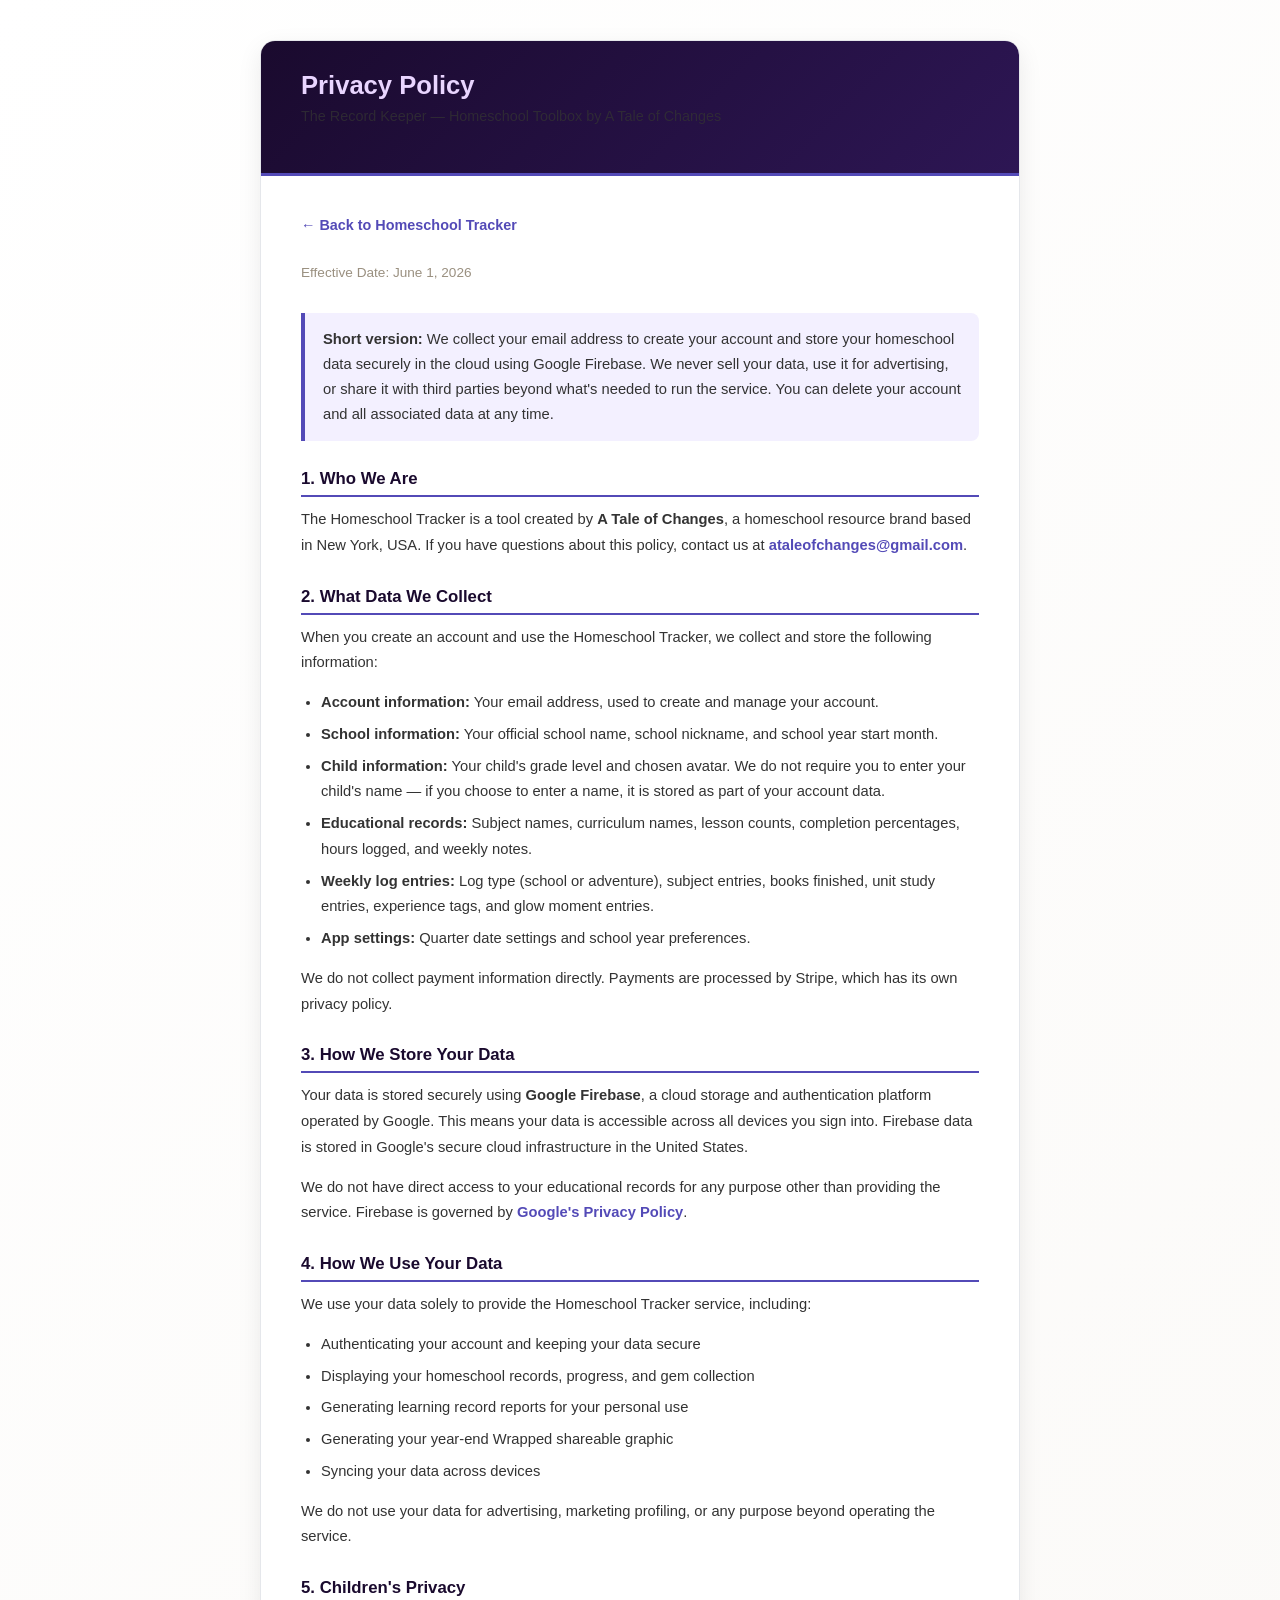
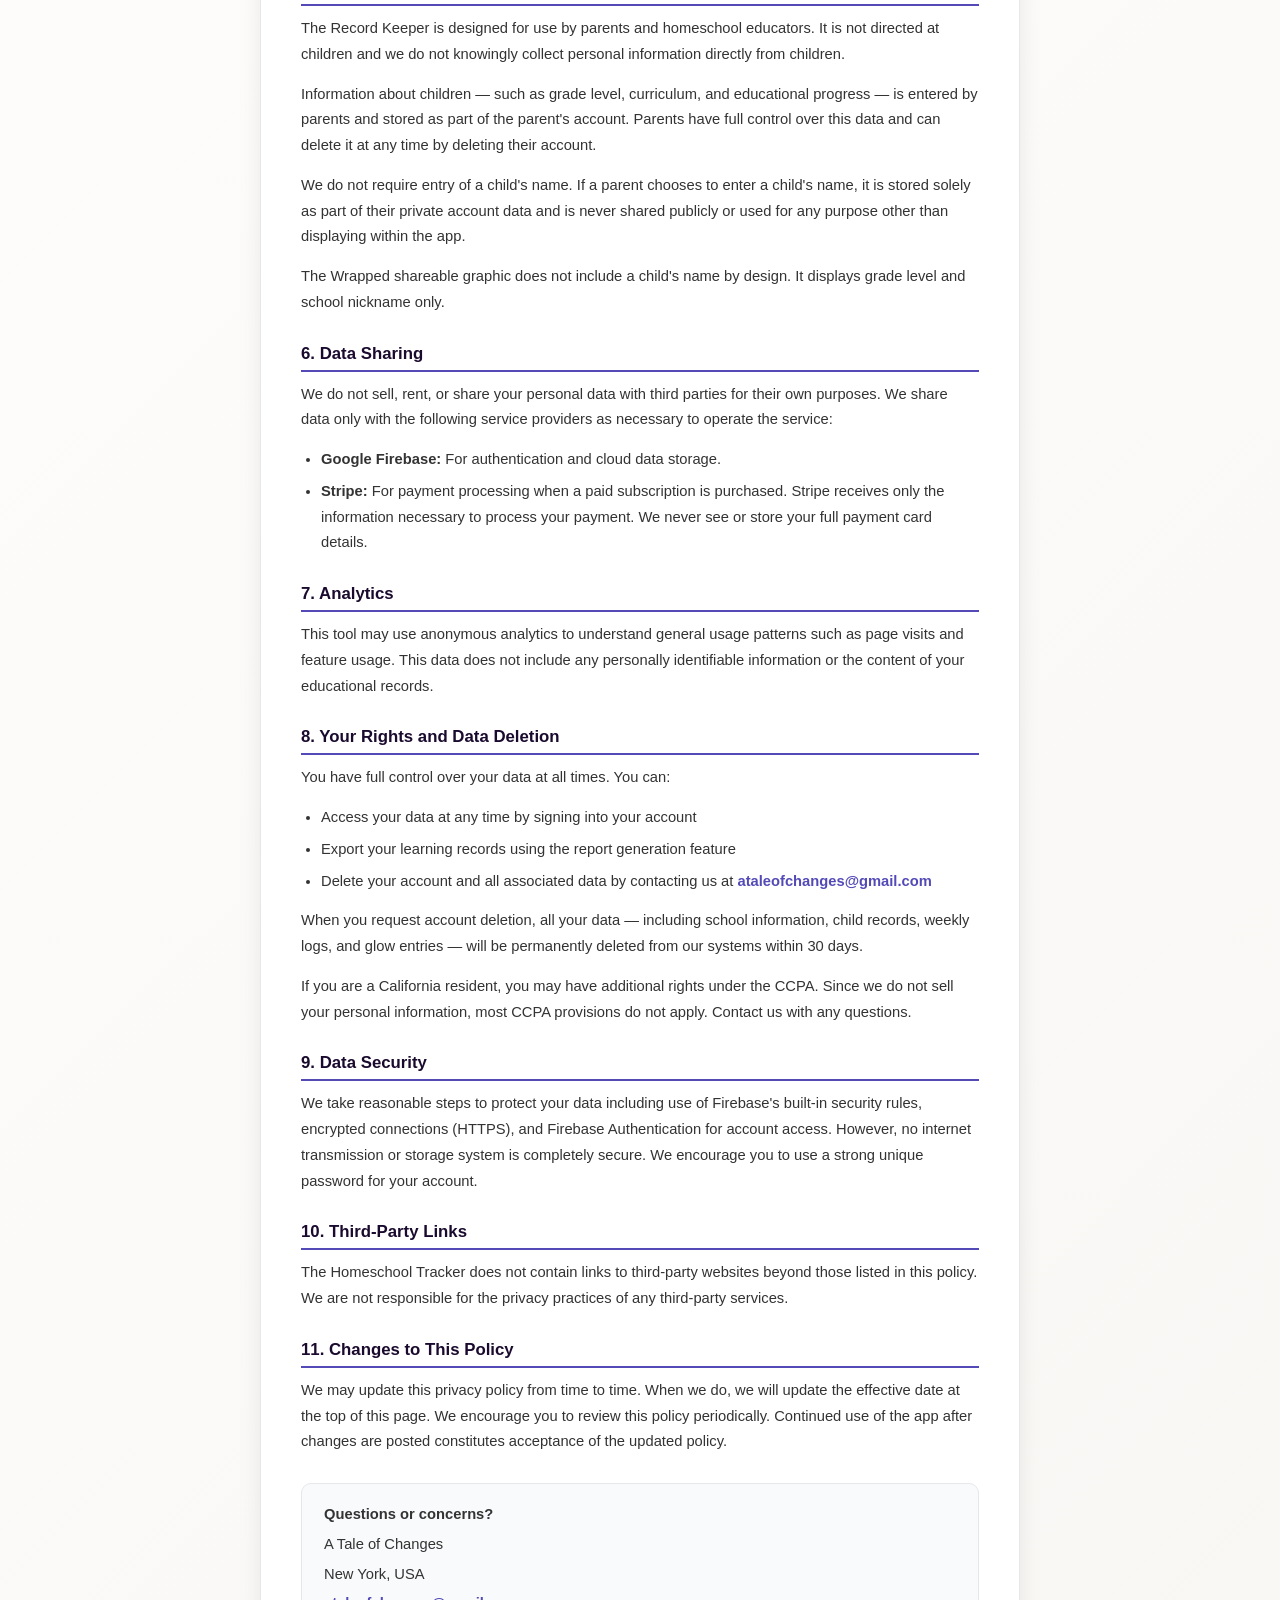
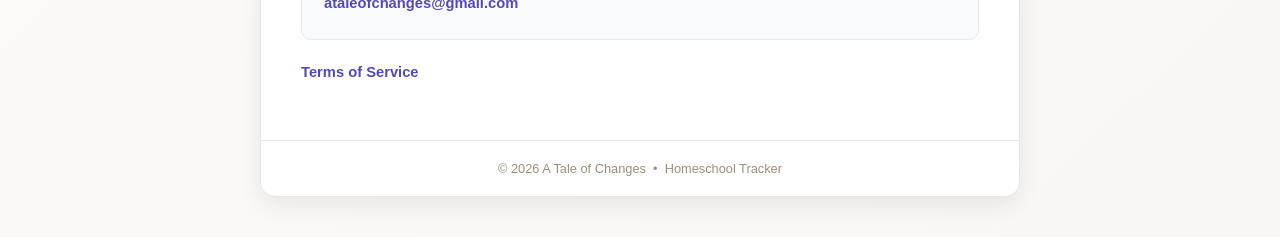
==== tracker-privacy.html @ 8848a62c "Add files via upload" ====
<!DOCTYPE html>
<html lang="en">
<head>
    <meta charset="UTF-8" />
    <meta name="viewport" content="width=device-width, initial-scale=1.0" />
    <title>Privacy Policy — The Record Keeper</title>
    <style>
        * { margin: 0; padding: 0; box-sizing: border-box; }
        body {
            font-family: 'Segoe UI', 'Trebuchet MS', sans-serif;
            background: linear-gradient(135deg, #ffffff 0%, #f9f7f4 100%);
            min-height: 100vh;
            padding: 40px 20px;
            color: #1a0a2e;
        }
        .container {
            max-width: 760px;
            margin: 0 auto;
            background: #fff;
            border-radius: 15px;
            box-shadow: 0 8px 24px rgba(0,0,0,0.08);
            border: 1px solid #e5e7eb;
            overflow: hidden;
        }
        header {
            background: linear-gradient(135deg, #1a0a2e 0%, #2d1654 100%);
            color: #e9d5ff;
            padding: 30px 40px;
            border-bottom: 3px solid #534AB7;
        }
        header h1 { font-size: 1.6em; font-weight: 700; margin-bottom: 4px; }
        header p { font-size: 0.9em; opacity: 0.75; }
        .content { padding: 40px; }
        .back-link {
            display: inline-block;
            margin-bottom: 28px;
            color: #534AB7;
            text-decoration: none;
            font-size: 0.9em;
            font-weight: 600;
        }
        .back-link:hover { text-decoration: underline; }
        .effective-date { font-size: 0.85em; color: #9a9080; margin-bottom: 28px; }
        h2 {
            font-size: 1.05em;
            font-weight: 700;
            color: #1a0a2e;
            margin-top: 28px;
            margin-bottom: 10px;
            padding-bottom: 6px;
            border-bottom: 2px solid #534AB7;
        }
        p { font-size: 0.92em; line-height: 1.75; color: #333; margin-bottom: 14px; }
        ul { margin: 0 0 14px 20px; }
        ul li { font-size: 0.92em; line-height: 1.75; color: #333; margin-bottom: 6px; }
        .highlight-box {
            background: #f3f0ff;
            border-left: 4px solid #534AB7;
            border-radius: 0 8px 8px 0;
            padding: 14px 18px;
            margin-bottom: 20px;
            font-size: 0.92em;
            color: #333;
            line-height: 1.7;
        }
        .contact-block {
            background: #f9fafb;
            border-radius: 10px;
            border: 1px solid #e5e7eb;
            padding: 18px 22px;
            margin-top: 28px;
        }
        .contact-block p { margin-bottom: 4px; }
        .contact-block a { color: #534AB7; text-decoration: none; font-weight: 600; }
        .contact-block a:hover { text-decoration: underline; }
        a { color: #534AB7; text-decoration: none; font-weight: 600; }
        a:hover { text-decoration: underline; }
        footer {
            text-align: center;
            padding: 20px 40px;
            font-size: 0.8em;
            color: #9a9080;
            border-top: 1px solid #e5e7eb;
        }
    </style>
</head>
<body>
<div class="container">

    <header>
        <h1>Privacy Policy</h1>
        <p>The Record Keeper — Homeschool Toolbox by A Tale of Changes</p>
    </header>

    <div class="content">
        <a href="index.html" class="back-link">&larr; Back to Homeschool Tracker</a>

        <p class="effective-date">Effective Date: June 1, 2026</p>

        <div class="highlight-box">
            <strong>Short version:</strong> We collect your email address to create your account and store your homeschool data securely in the cloud using Google Firebase. We never sell your data, use it for advertising, or share it with third parties beyond what's needed to run the service. You can delete your account and all associated data at any time.
        </div>

        <h2>1. Who We Are</h2>
        <p>The Homeschool Tracker is a tool created by <strong>A Tale of Changes</strong>, a homeschool resource brand based in New York, USA. If you have questions about this policy, contact us at <a href="mailto:ataleofchanges@gmail.com">ataleofchanges@gmail.com</a>.</p>

        <h2>2. What Data We Collect</h2>
        <p>When you create an account and use the Homeschool Tracker, we collect and store the following information:</p>
        <ul>
            <li><strong>Account information:</strong> Your email address, used to create and manage your account.</li>
            <li><strong>School information:</strong> Your official school name, school nickname, and school year start month.</li>
            <li><strong>Child information:</strong> Your child's grade level and chosen avatar. We do not require you to enter your child's name — if you choose to enter a name, it is stored as part of your account data.</li>
            <li><strong>Educational records:</strong> Subject names, curriculum names, lesson counts, completion percentages, hours logged, and weekly notes.</li>
            <li><strong>Weekly log entries:</strong> Log type (school or adventure), subject entries, books finished, unit study entries, experience tags, and glow moment entries.</li>
            <li><strong>App settings:</strong> Quarter date settings and school year preferences.</li>
        </ul>
        <p>We do not collect payment information directly. Payments are processed by Stripe, which has its own privacy policy.</p>

        <h2>3. How We Store Your Data</h2>
        <p>Your data is stored securely using <strong>Google Firebase</strong>, a cloud storage and authentication platform operated by Google. This means your data is accessible across all devices you sign into. Firebase data is stored in Google's secure cloud infrastructure in the United States.</p>
        <p>We do not have direct access to your educational records for any purpose other than providing the service. Firebase is governed by <a href="https://firebase.google.com/support/privacy" target="_blank">Google's Privacy Policy</a>.</p>

        <h2>4. How We Use Your Data</h2>
        <p>We use your data solely to provide the Homeschool Tracker service, including:</p>
        <ul>
            <li>Authenticating your account and keeping your data secure</li>
            <li>Displaying your homeschool records, progress, and gem collection</li>
            <li>Generating learning record reports for your personal use</li>
            <li>Generating your year-end Wrapped shareable graphic</li>
            <li>Syncing your data across devices</li>
        </ul>
        <p>We do not use your data for advertising, marketing profiling, or any purpose beyond operating the service.</p>

        <h2>5. Children's Privacy</h2>
        <p>The Record Keeper is designed for use by parents and homeschool educators. It is not directed at children and we do not knowingly collect personal information directly from children.</p>
        <p>Information about children — such as grade level, curriculum, and educational progress — is entered by parents and stored as part of the parent's account. Parents have full control over this data and can delete it at any time by deleting their account.</p>
        <p>We do not require entry of a child's name. If a parent chooses to enter a child's name, it is stored solely as part of their private account data and is never shared publicly or used for any purpose other than displaying within the app.</p>
        <p>The Wrapped shareable graphic does not include a child's name by design. It displays grade level and school nickname only.</p>

        <h2>6. Data Sharing</h2>
        <p>We do not sell, rent, or share your personal data with third parties for their own purposes. We share data only with the following service providers as necessary to operate the service:</p>
        <ul>
            <li><strong>Google Firebase:</strong> For authentication and cloud data storage.</li>
            <li><strong>Stripe:</strong> For payment processing when a paid subscription is purchased. Stripe receives only the information necessary to process your payment. We never see or store your full payment card details.</li>
        </ul>

        <h2>7. Analytics</h2>
        <p>This tool may use anonymous analytics to understand general usage patterns such as page visits and feature usage. This data does not include any personally identifiable information or the content of your educational records.</p>

        <h2>8. Your Rights and Data Deletion</h2>
        <p>You have full control over your data at all times. You can:</p>
        <ul>
            <li>Access your data at any time by signing into your account</li>
            <li>Export your learning records using the report generation feature</li>
            <li>Delete your account and all associated data by contacting us at <a href="mailto:ataleofchanges@gmail.com">ataleofchanges@gmail.com</a></li>
        </ul>
        <p>When you request account deletion, all your data — including school information, child records, weekly logs, and glow entries — will be permanently deleted from our systems within 30 days.</p>
        <p>If you are a California resident, you may have additional rights under the CCPA. Since we do not sell your personal information, most CCPA provisions do not apply. Contact us with any questions.</p>

        <h2>9. Data Security</h2>
        <p>We take reasonable steps to protect your data including use of Firebase's built-in security rules, encrypted connections (HTTPS), and Firebase Authentication for account access. However, no internet transmission or storage system is completely secure. We encourage you to use a strong unique password for your account.</p>

        <h2>10. Third-Party Links</h2>
        <p>The Homeschool Tracker does not contain links to third-party websites beyond those listed in this policy. We are not responsible for the privacy practices of any third-party services.</p>

        <h2>11. Changes to This Policy</h2>
        <p>We may update this privacy policy from time to time. When we do, we will update the effective date at the top of this page. We encourage you to review this policy periodically. Continued use of the app after changes are posted constitutes acceptance of the updated policy.</p>

        <div class="contact-block">
            <p><strong>Questions or concerns?</strong></p>
            <p>A Tale of Changes</p>
            <p>New York, USA</p>
            <p><a href="mailto:ataleofchanges@gmail.com">ataleofchanges@gmail.com</a></p>
        </div>

        <p style="margin-top:20px;">
            <a href="terms.html">Terms of Service</a>
        </p>

    </div>

    <footer>
        &copy; 2026 A Tale of Changes &nbsp;&bull;&nbsp; Homeschool Tracker
    </footer>

</div>
</body>
</html>
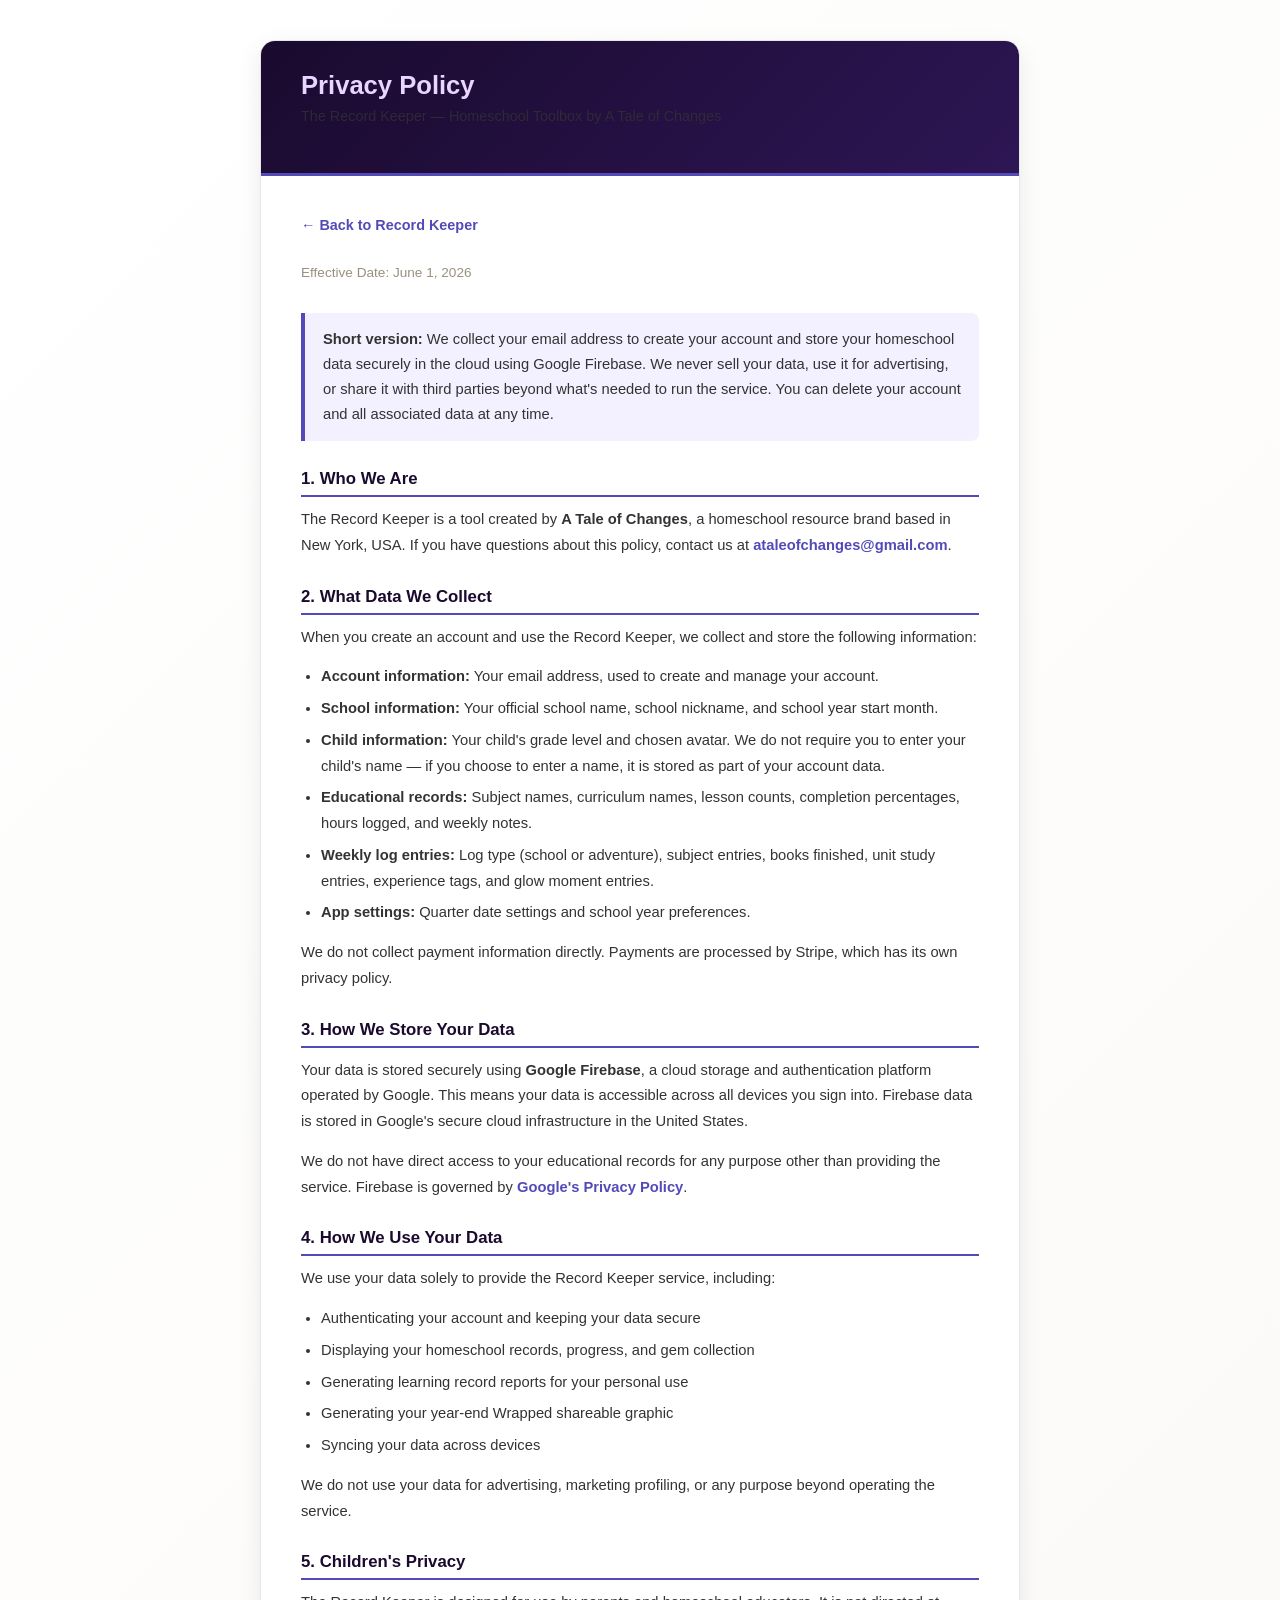
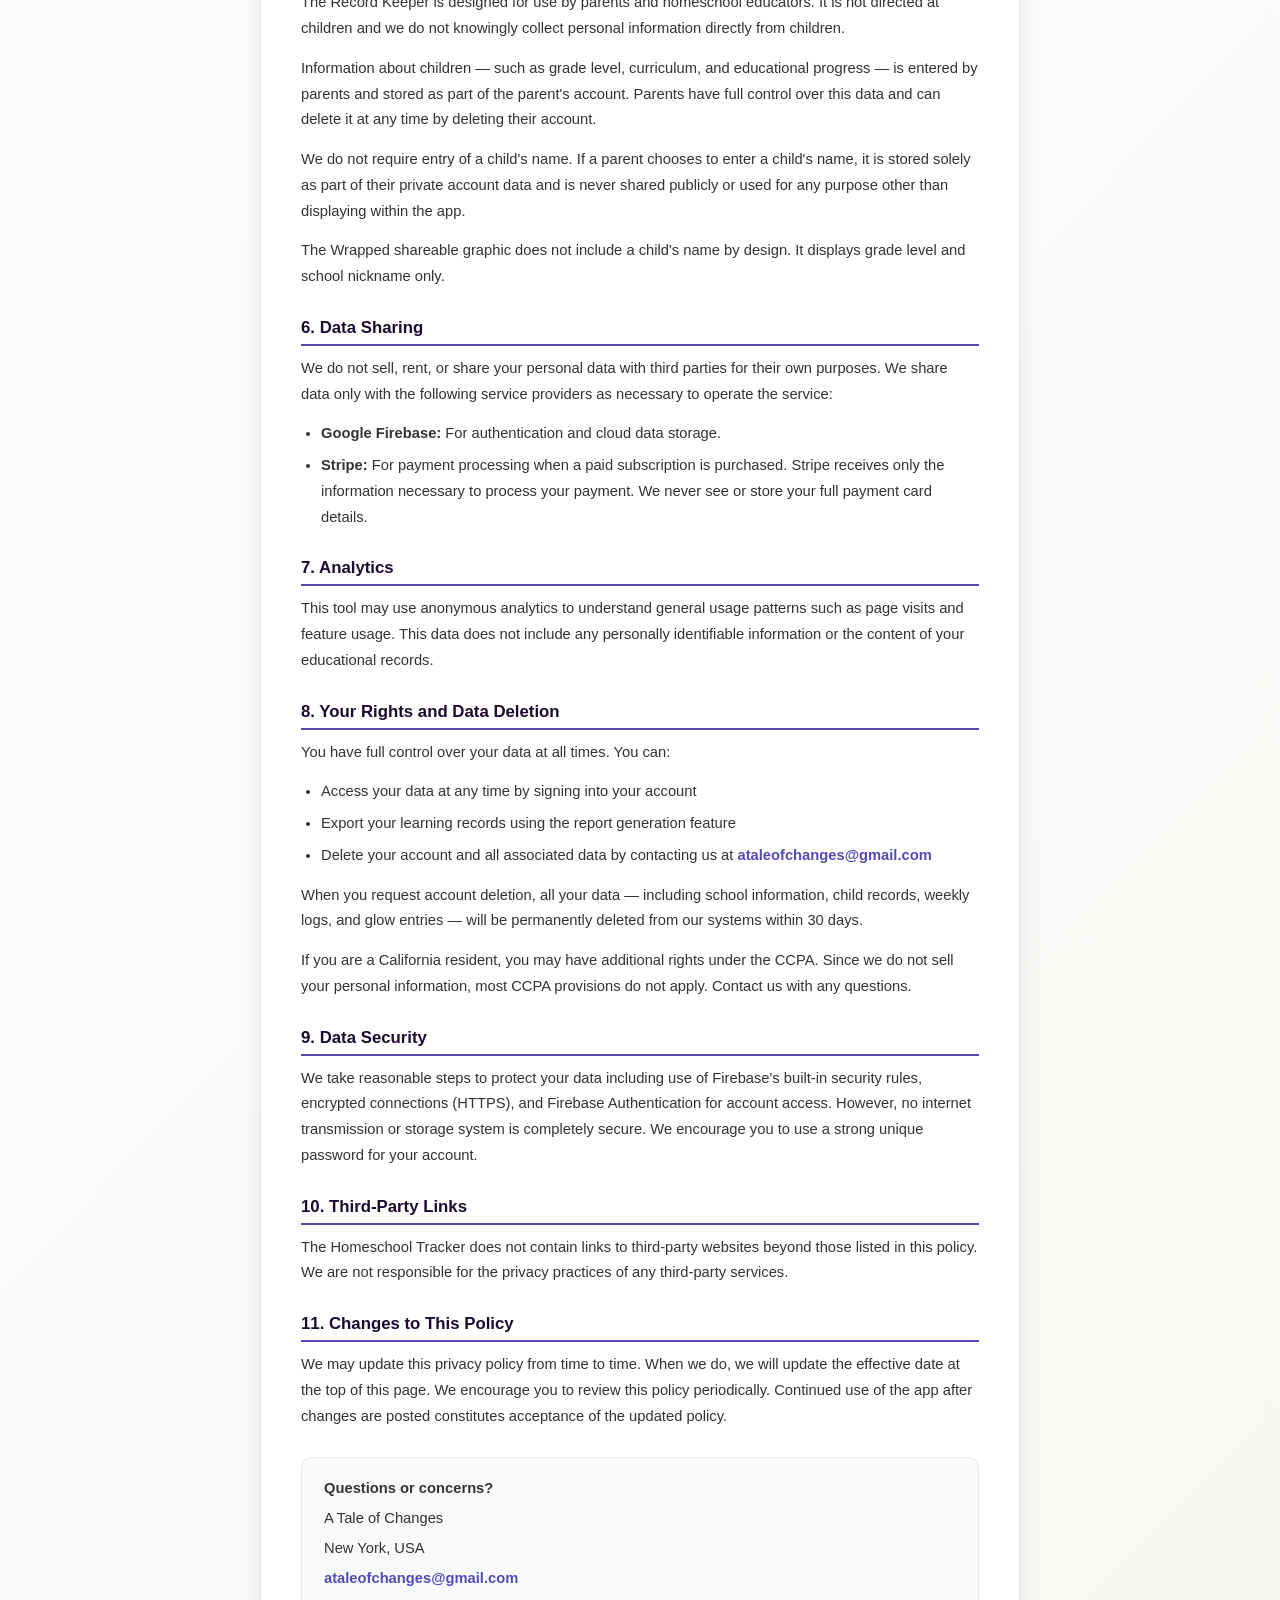
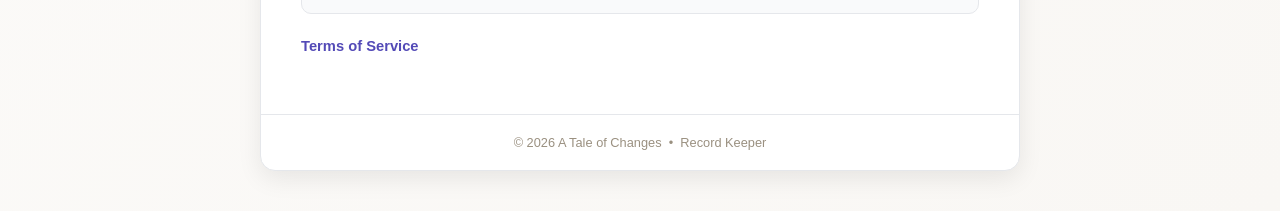
==== commit 2e4e258a: "Rename Homeschool Tracker to Record Keeper" ====
--- a/tracker-privacy.html
+++ b/tracker-privacy.html
@@ -93,7 +93,7 @@
     </header>
 
     <div class="content">
-        <a href="index.html" class="back-link">&larr; Back to Homeschool Tracker</a>
+        <a href="index.html" class="back-link">&larr; Back to Record Keeper</a>
 
         <p class="effective-date">Effective Date: June 1, 2026</p>
 
@@ -102,10 +102,10 @@
         </div>
 
         <h2>1. Who We Are</h2>
-        <p>The Homeschool Tracker is a tool created by <strong>A Tale of Changes</strong>, a homeschool resource brand based in New York, USA. If you have questions about this policy, contact us at <a href="mailto:ataleofchanges@gmail.com">ataleofchanges@gmail.com</a>.</p>
+        <p>The Record Keeper is a tool created by <strong>A Tale of Changes</strong>, a homeschool resource brand based in New York, USA. If you have questions about this policy, contact us at <a href="mailto:ataleofchanges@gmail.com">ataleofchanges@gmail.com</a>.</p>
 
         <h2>2. What Data We Collect</h2>
-        <p>When you create an account and use the Homeschool Tracker, we collect and store the following information:</p>
+        <p>When you create an account and use the Record Keeper, we collect and store the following information:</p>
         <ul>
             <li><strong>Account information:</strong> Your email address, used to create and manage your account.</li>
             <li><strong>School information:</strong> Your official school name, school nickname, and school year start month.</li>
@@ -121,7 +121,7 @@
         <p>We do not have direct access to your educational records for any purpose other than providing the service. Firebase is governed by <a href="https://firebase.google.com/support/privacy" target="_blank">Google's Privacy Policy</a>.</p>
 
         <h2>4. How We Use Your Data</h2>
-        <p>We use your data solely to provide the Homeschool Tracker service, including:</p>
+        <p>We use your data solely to provide the Record Keeper service, including:</p>
         <ul>
             <li>Authenticating your account and keeping your data secure</li>
             <li>Displaying your homeschool records, progress, and gem collection</li>
@@ -180,7 +180,7 @@
     </div>
 
     <footer>
-        &copy; 2026 A Tale of Changes &nbsp;&bull;&nbsp; Homeschool Tracker
+        &copy; 2026 A Tale of Changes &nbsp;&bull;&nbsp; Record Keeper
     </footer>
 
 </div>
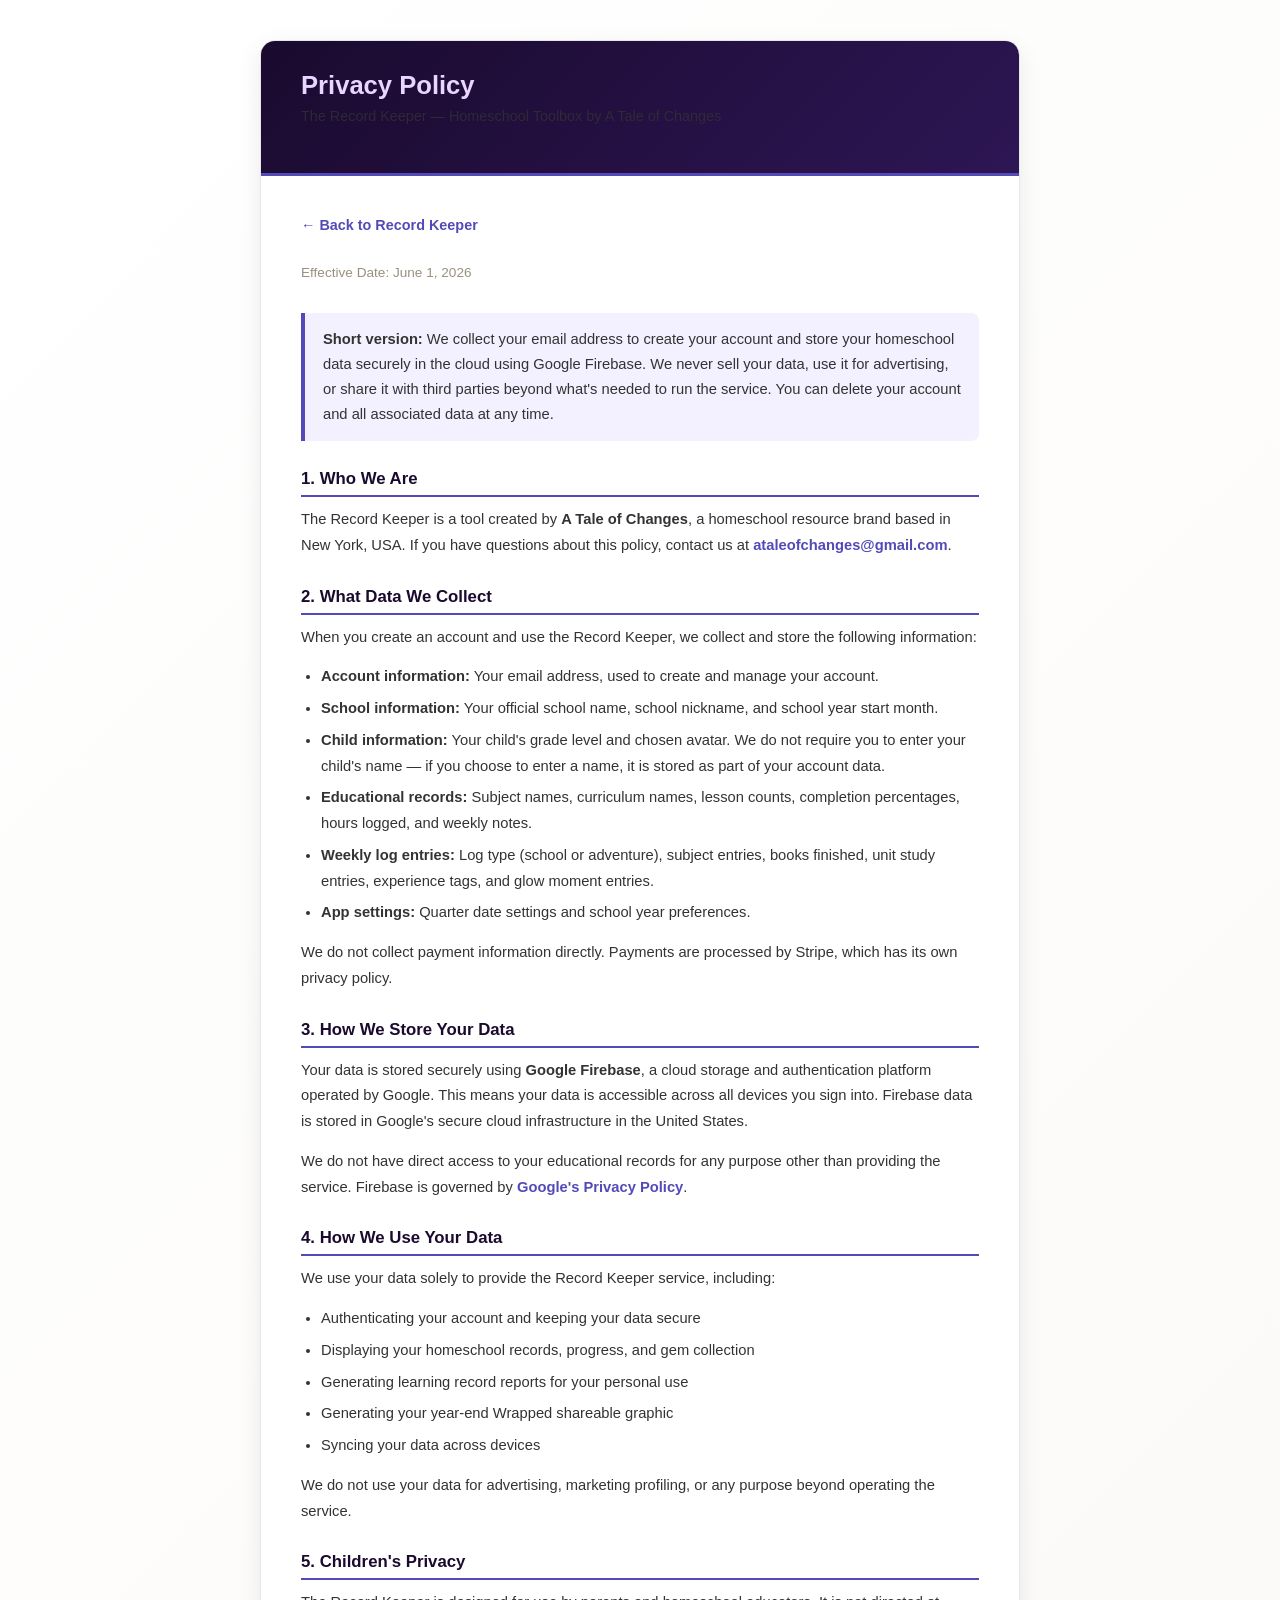
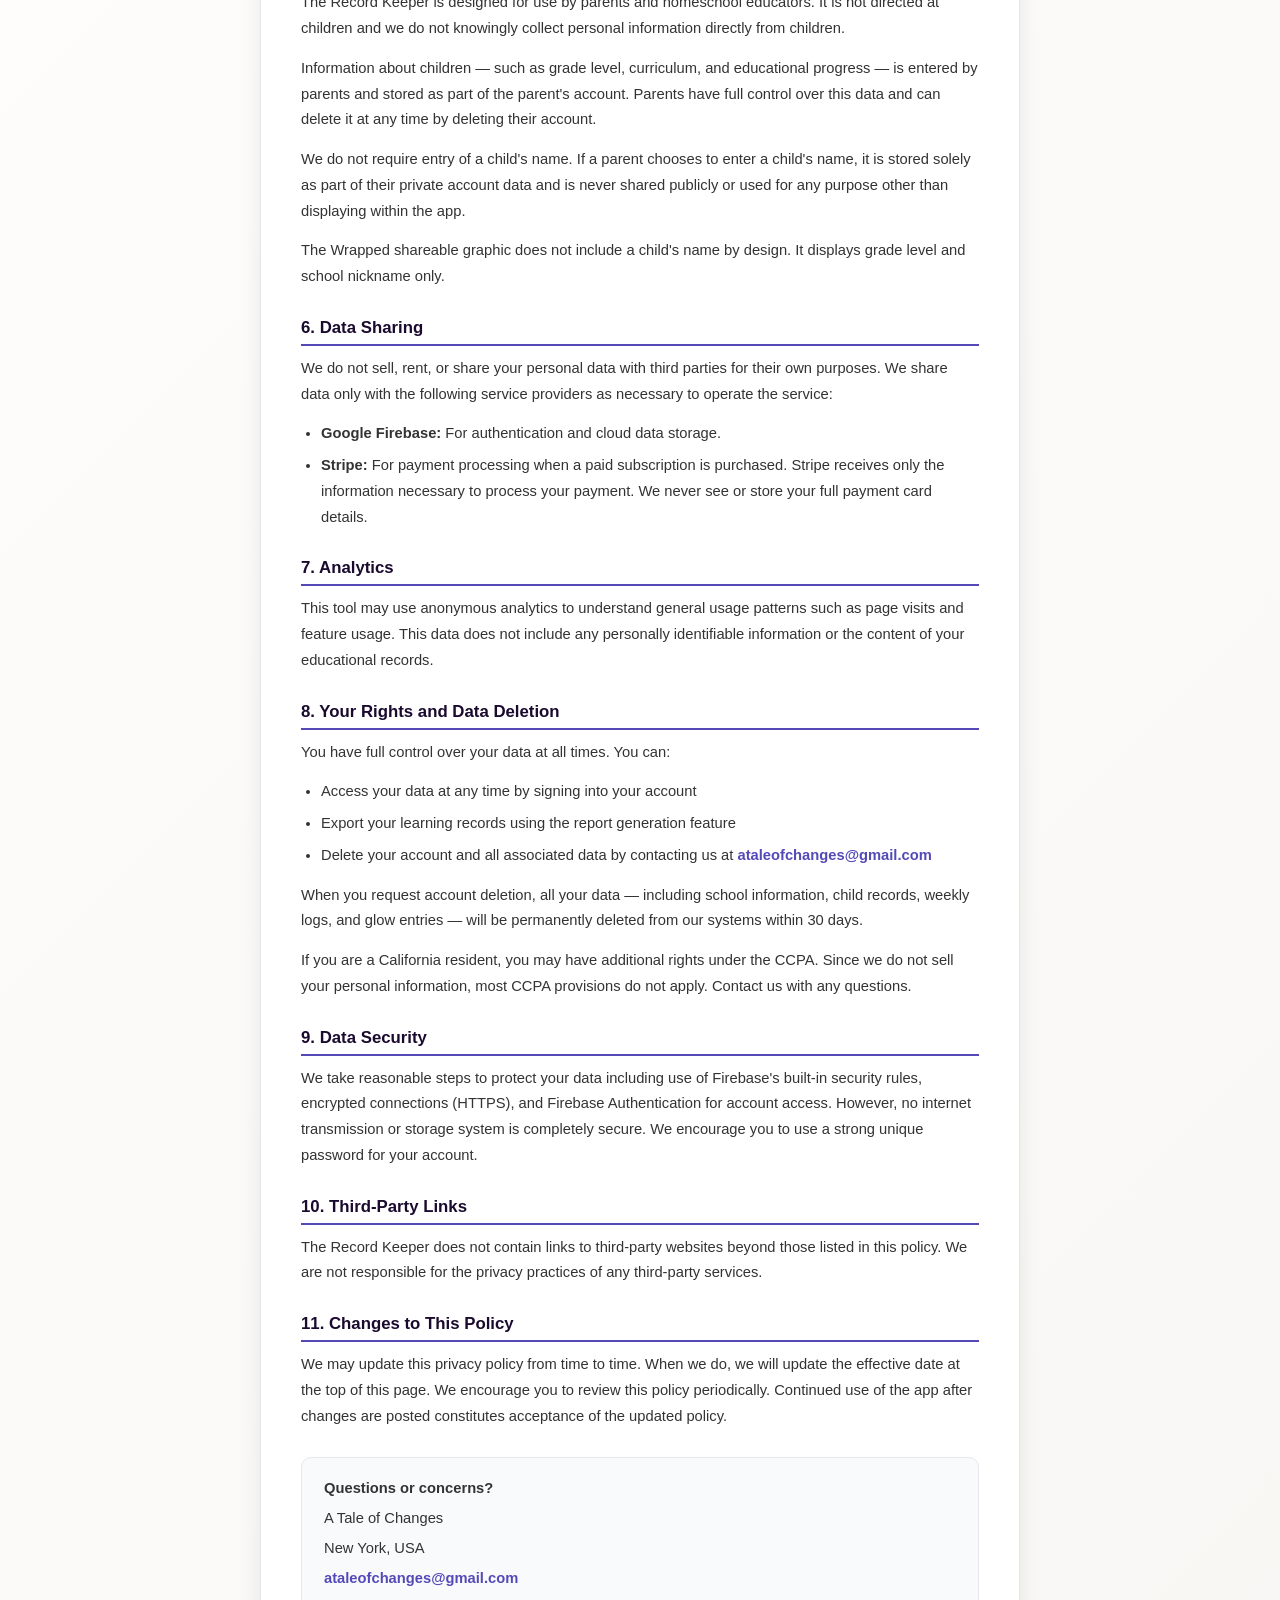
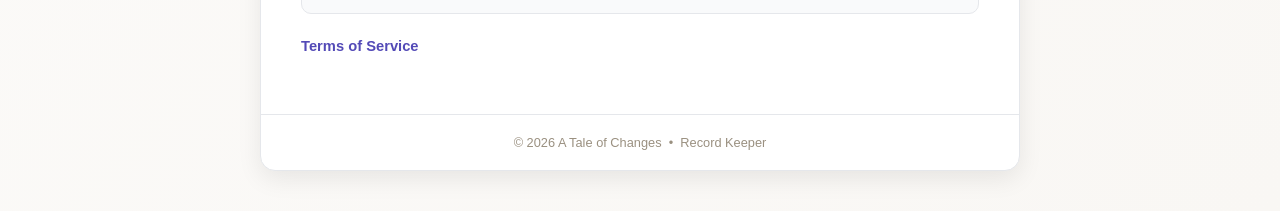
==== commit 67ce9e9f: "Update references from 'Homeschool Tracker' to 'Record Keeper'" ====
--- a/tracker-privacy.html
+++ b/tracker-privacy.html
@@ -161,7 +161,7 @@
         <p>We take reasonable steps to protect your data including use of Firebase's built-in security rules, encrypted connections (HTTPS), and Firebase Authentication for account access. However, no internet transmission or storage system is completely secure. We encourage you to use a strong unique password for your account.</p>
 
         <h2>10. Third-Party Links</h2>
-        <p>The Homeschool Tracker does not contain links to third-party websites beyond those listed in this policy. We are not responsible for the privacy practices of any third-party services.</p>
+        <p>The Record Keeper does not contain links to third-party websites beyond those listed in this policy. We are not responsible for the privacy practices of any third-party services.</p>
 
         <h2>11. Changes to This Policy</h2>
         <p>We may update this privacy policy from time to time. When we do, we will update the effective date at the top of this page. We encourage you to review this policy periodically. Continued use of the app after changes are posted constitutes acceptance of the updated policy.</p>
